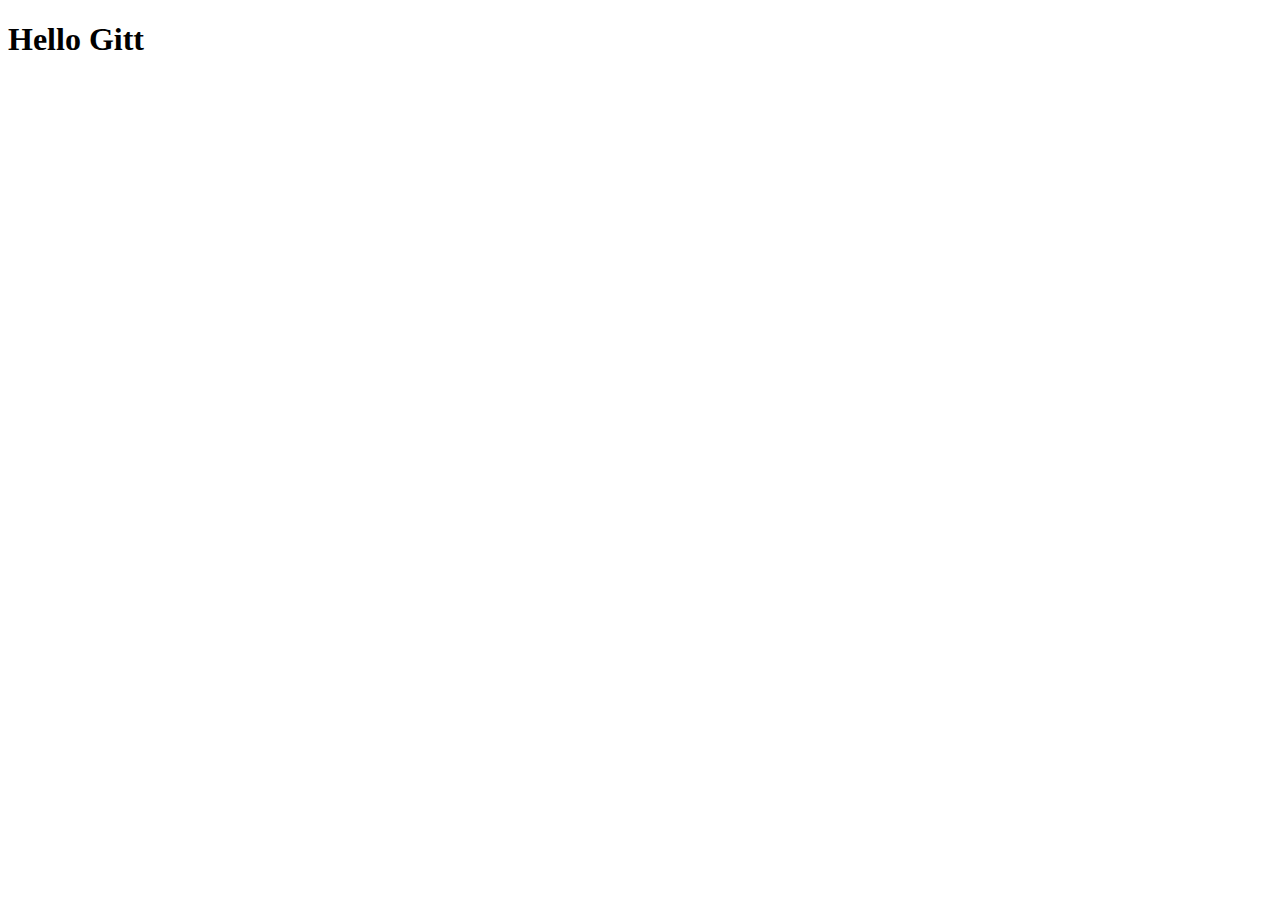
==== index.html @ e32ef595 "Firsct comm" ====
<!DOCTYPE html>
<html lang="en">
<head>
    <meta charset="UTF-8">
    <meta http-equiv="X-UA-Compatible" content="IE=edge">
    <meta name="viewport" content="width=device-width, initial-scale=1.0">
    <title>Document</title>
</head>
<body>
    <h1>Hello Gitt</h1>
    
</body>
</html>
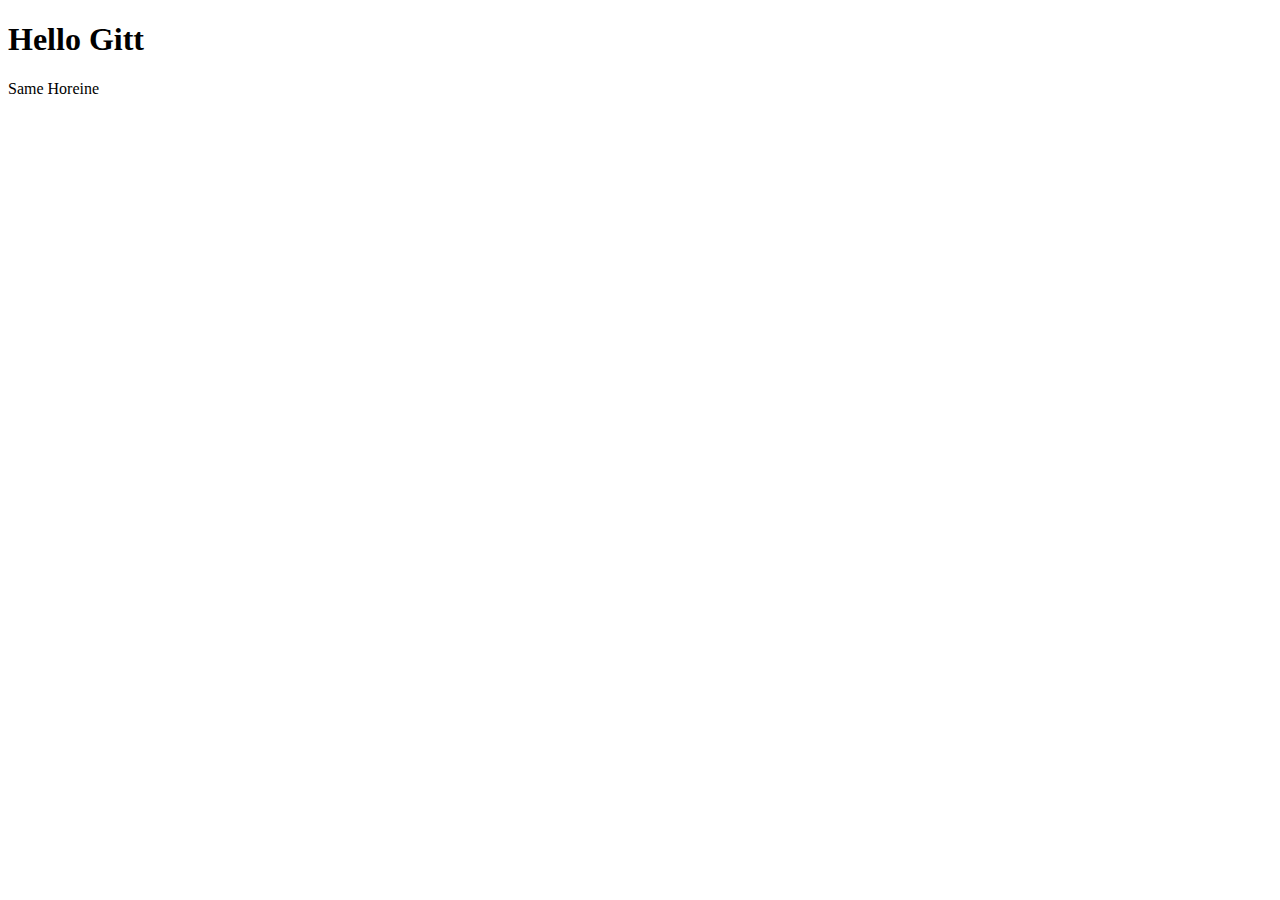
==== commit 523068c8: "Try to vivod iz scripta v body" ====
--- a/index.html
+++ b/index.html
@@ -8,6 +8,12 @@
 </head>
 <body>
     <h1>Hello Gitt</h1>
+    <p> Same Horeine</p>
+    <script>
+        "use strict";
+    let a = 50, b = 40;
+    a += b;
+    alert(a)</script>
     
 </body>
 </html>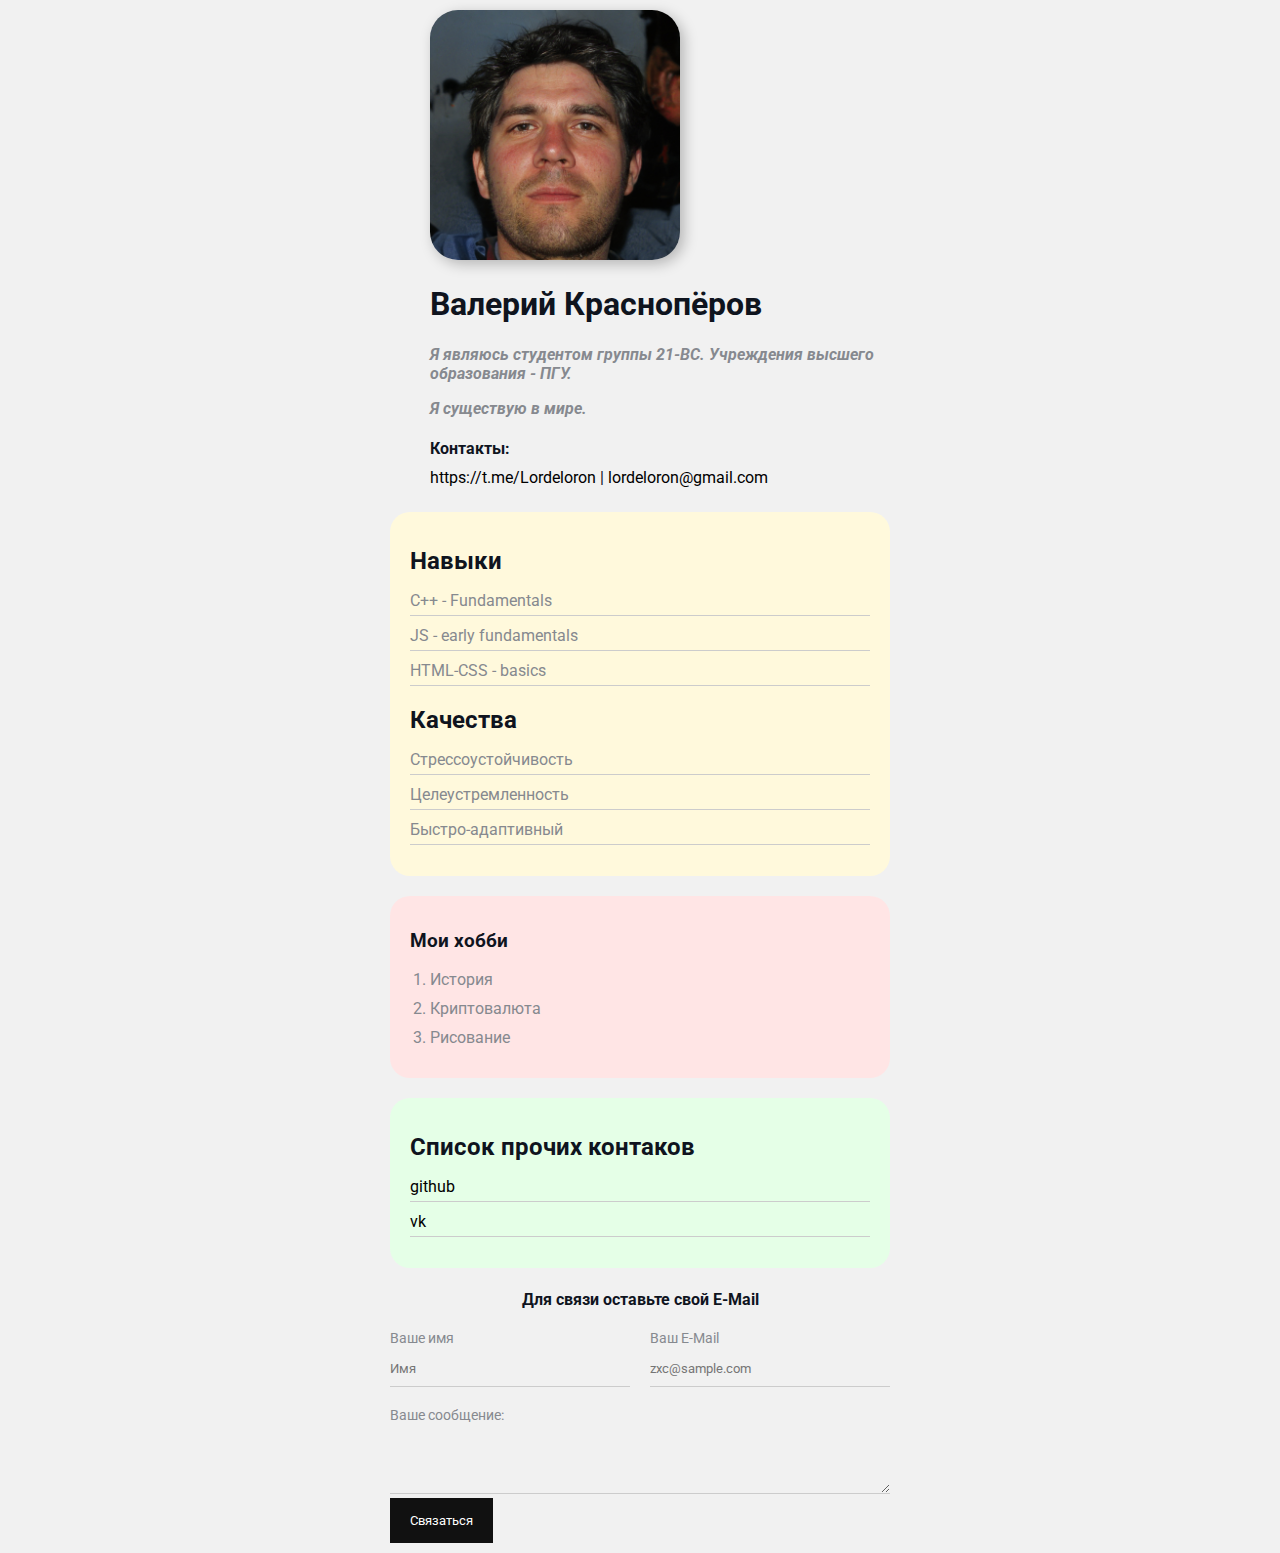
==== commit b05277af: "Make_visit_summary-pseudosite" ====
--- a/index.html
+++ b/index.html
@@ -2,18 +2,97 @@
 <html lang="en">
 <head>
     <meta charset="UTF-8">
-    <meta http-equiv="X-UA-Compatible" content="IE=edge">
-    <meta name="viewport" content="width=device-width, initial-scale=1.0">
-    <title>Document</title>
+    <title>FauR CV</title>
+    <link href="style.css" rel="stylesheet">
 </head>
-<body>
-    <h1>Hello Gitt</h1>
-    <p> Same Horeine</p>
-    <script>
-        "use strict";
-    let a = 50, b = 40;
-    a += b;
-    alert(a)</script>
-    
+<body class="style">   
+
+    <div class="prev">
+     
+        <div class="prev-text">
+    <img src="image/image.jpg" alt="Картинка не найдена" class="avatar">
+    <h1>Валерий Краснопёров</h1>
+    <p>Я являюсь студентом группы 21-ВС. Учреждения высшего образования - ПГУ. </p>
+    <p><i>Я существую в мире.</i></p>
+
+    <h4>Контакты: </h4>
+        <a href="https://t.me/Lordeloron" target="_blank">https://t.me/Lordeloron</a>
+        |
+        <a href="mailto: lordeloron@gmail.com">lordeloron@gmail.com</a>
+    </div>
+    </div>
+            <div class="card bg-yellow">
+                <h2>Навыки</h2>
+                <ul class="link-list">
+                    <li>C++ - Fundamentals</li>
+                    <li>JS - early fundamentals</li>
+                    <li>HTML-CSS - basics</li>
+                </ul>
+                <h2>Качества</h2>
+                <ul class="link-list">
+                    <li>Стрессоустойчивость</li>
+                    <li>Целеустремленность</li>
+                    <li>Быстро-адаптивный</li>
+                </ul>
+            </div>
+
+        
+        <div class="card bg-red"> 
+                <h3>Мои хобби </h3>
+                <ol class="list">
+                    <li>История</li>
+                    <li>Криптовалюта</li>
+                    <li>Рисование</li>
+                </ol>
+        </div> 
+            <div class="card bg-green">
+                <h2>Список прочих контаков</h2>
+                <ul class="link-list">
+                    <li><a href="https://github.com/Lordeloron">github</a>
+                    </li>
+                    <li><a href="https://vk.com/lordeloron">vk</a>
+                    </li>
+                    
+                </ul>
+            </div>
+            <div class="contact">
+            <h4>Для связи оставьте свой E-Mail</h4>
+            <form>
+         <div class="row">
+                <div class="form-group">
+                    <div class="group-name">
+                    <label for="name">Ваше имя</label>
+                </div>
+                    <input type="text" id="name" placeholder="Имя">
+                </div>
+                <div class="form-group">
+                    <label for="email">Ваш E-Mail</label>
+                    <input type="email" id="email" placeholder="zxc@sample.com">
+                </div>
+        </div>
+        <div class="form-group">
+            <label for="text">Ваше сообщение:</label>
+            <textarea id="text" rows="3" cols="40"></textarea>
+        </div>
+                <input class ="button" type="submit" value="Связаться">
+    </form>
+    <div class="position">
+        <div class="box"></div>
+    </div>
+        </div>
+
 </body>
-</html>+</html>
+
+
+
+
+
+
+
+
+
+
+
+
+<!-- тег i(italica) - устарел -->--- a/style.css
+++ b/style.css
@@ -0,0 +1,165 @@
+@import url('https://fonts.googleapis.com/css2?family=Roboto&display=swap');
+
+a {
+    color: black;
+    text-decoration: none;
+}
+a:hover{
+    text-decoration: underline;
+}
+a:active{
+    color: blue;
+}
+a:visited{
+    color: grey;
+}
+
+.style {
+    background-color: #f1f1f1;
+    color: #0f141e;
+    margin: auto;
+    max-width: 500px;
+
+    font-size: 16px;
+    font-weight: normal;
+    font-family: 'Roboto', sans-serif;
+    
+}
+.avatar{
+    width: 250px;
+    border-radius: 28px;
+    box-shadow: 4px 4px 14px rgba(0, 0, 0, 0.25);
+    margin-top: 10px;
+}
+.prev {
+margin-bottom: 25px;
+display: flex;
+
+}
+@media (max-width: 700px){
+    .prev{
+        text-align: center;
+        display: block;
+    }
+
+}
+.prev-text{
+    margin-left: 40px;
+}
+.prev-text h4{
+    margin-bottom: 10px;
+}
+.prev p{
+    color: #86898f; 
+    margin-bottom: 0;
+    font-style: italic;
+    font-weight: bold;
+}
+
+.bg-yellow{
+    background:#fff9dc;
+}
+.bg-red{
+    background: #ffe5e5;
+}
+.bg-green{
+    background: #e5ffe7;
+}
+.card{
+    padding: 15px 20px;
+    margin-bottom: 20px;
+    border-radius: 20px;   
+}
+
+.card h2{
+    margin-bottom: 10px;
+}
+
+.list {
+    padding: 0 20px;
+
+}
+
+.list li{
+    color: #86898f;
+    margin-bottom: 10px;
+
+}
+
+.link-list{
+    list-style: none;
+    padding: 0;   
+}
+.link-list li {
+    margin-bottom: 10px;
+    padding-bottom: 5px;
+    border-bottom: 1px solid #ccc;    
+    color: #86898f;
+}
+
+.contact h4 {
+    text-align: center;
+}
+
+.form-group label{
+    display: block;
+    font-size: 14px;
+    color: #86898f
+}
+.form-group input, .form-group textarea{
+    width: 100%;
+    box-sizing: border-box;
+    border:none;
+    background: transparent;
+    border-bottom: 1px solid #ccc;
+    color: #000;
+    padding: 15px 0 10px;
+    outline: none;
+    font-family: inherit;
+}
+.row{
+    display: flex;
+    margin-bottom: 20px;
+}
+.row > .form-group{
+width: 50%;
+margin-right: 20px;
+
+}
+.row > .form-group:last-child{
+    margin-right: 0;
+}
+.button{
+    color: #fff;
+    padding: 15px 20px;
+    background:#111;
+    border: none;
+    margin-bottom: 10px;
+    font-family: inherit;
+    cursor:pointer;
+}
+.button:hover {
+    opacity: 0.9;
+    color: rgb(103, 187, 141);
+}
+
+/* position */
+/* .position{
+    position: relative;
+    border: 4px solid black;
+    margin-top: 40px;
+    padding: 20px;
+    height: 300px;
+}
+
+.box{
+    position: fixed;
+    top: 0;
+    left: 0px;
+    /* bottom: 150px;
+    left: 0px; */
+ /*   width: 100%;
+    height: 50px;   
+    background: lightcoral;
+
+} */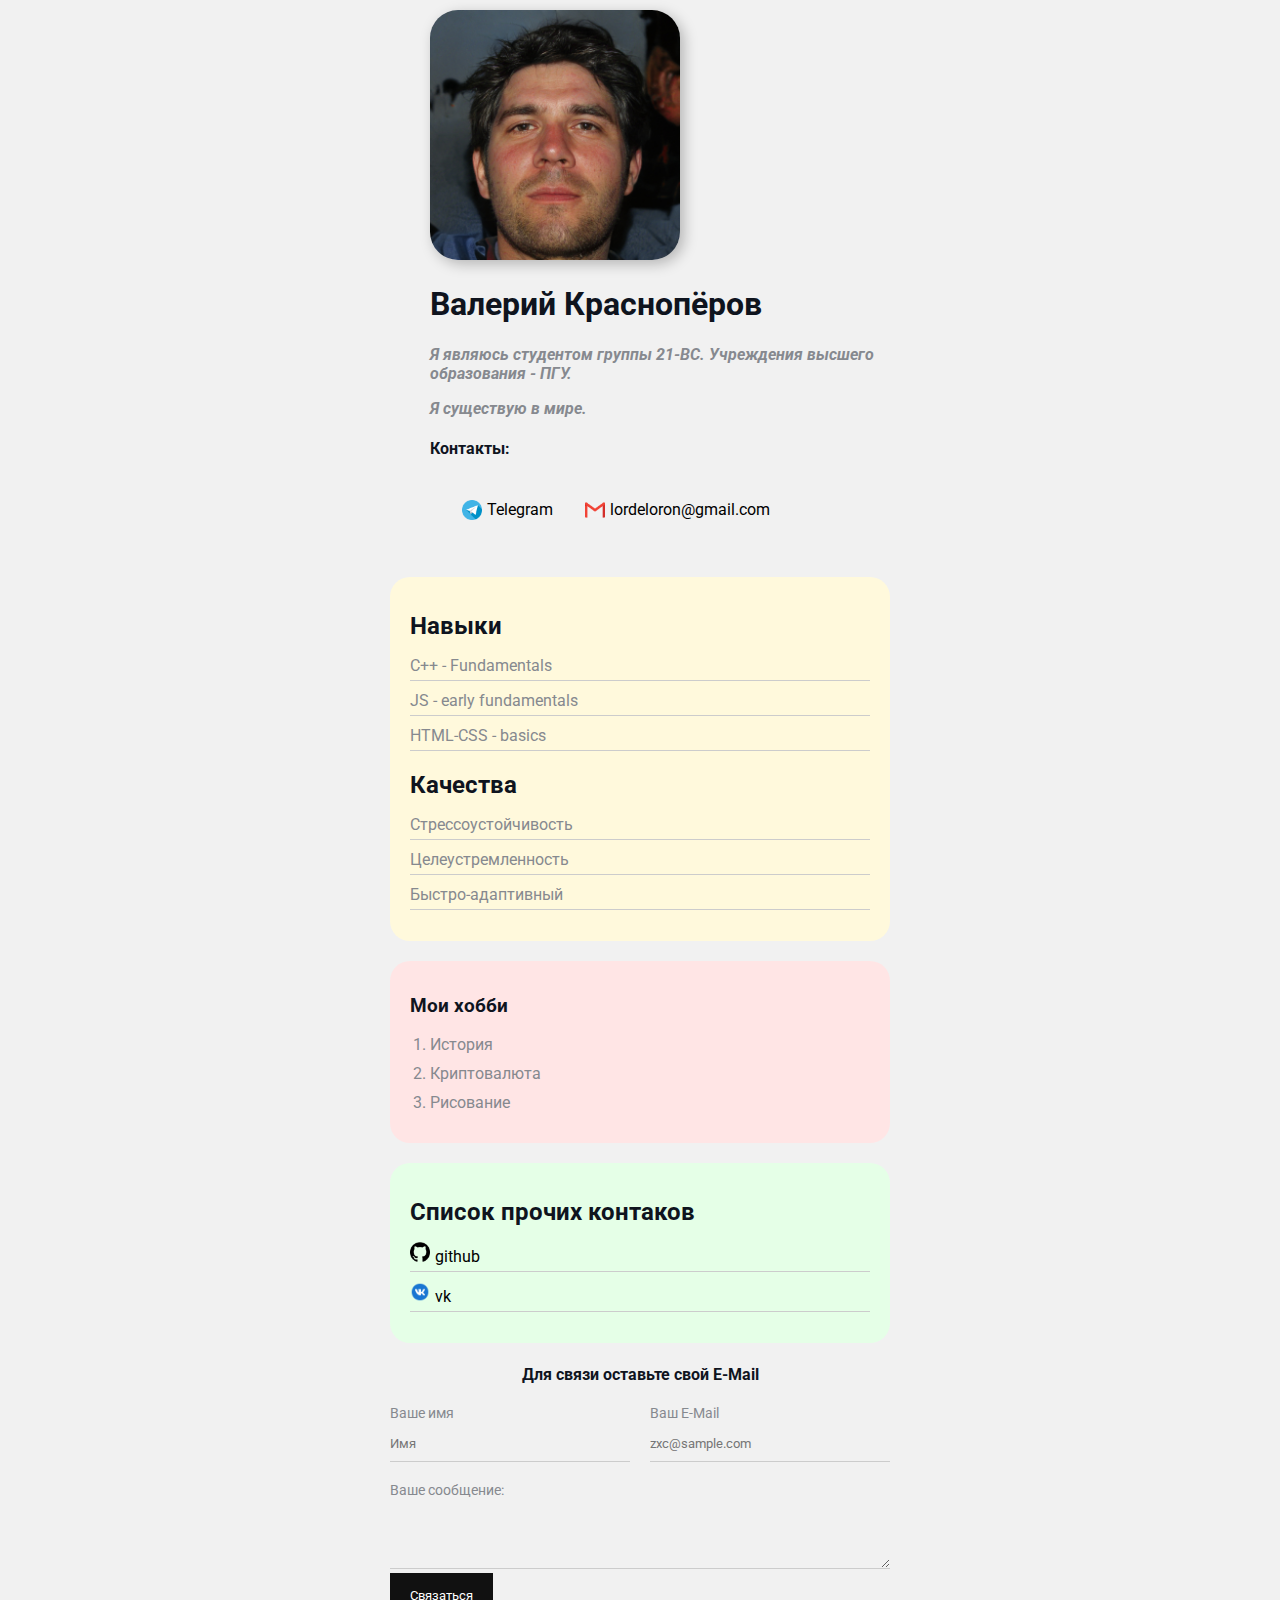
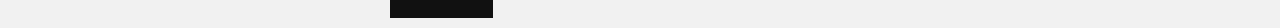
==== commit 285b3ff7: "something ups" ====
--- a/index.html
+++ b/index.html
@@ -16,9 +16,10 @@
     <p><i>Я существую в мире.</i></p>
 
     <h4>Контакты: </h4>
-        <a href="https://t.me/Lordeloron" target="_blank">https://t.me/Lordeloron</a>
-        |
-        <a href="mailto: lordeloron@gmail.com">lordeloron@gmail.com</a>
+    <ul class="contact-links">
+        <li class="contact-more"><img src="image/free-icon-telegram-906377.png" class="contact-icons"><a href="https://t.me/Lordeloron" target="_blank">Telegram</a></li>
+        <li class="contact-more"><img src="image/free-icon-gmail-281769.png" class="contact-icons"><a href="mailto: lordeloron@gmail.com">lordeloron@gmail.com</a></li>
+    </ul>
     </div>
     </div>
             <div class="card bg-yellow">
@@ -48,9 +49,9 @@
             <div class="card bg-green">
                 <h2>Список прочих контаков</h2>
                 <ul class="link-list">
-                    <li><a href="https://github.com/Lordeloron">github</a>
+                    <li><img src="image/github-logo_icon-icons.com_73546.png" class="contact-icons"><a href="https://github.com/Lordeloron">github</a>
                     </li>
-                    <li><a href="https://vk.com/lordeloron">vk</a>
+                    <li><img src="image/icons8-vk-в-круге-96.png" class="contact-icons"><a href="https://vk.com/lordeloron">vk</a>
                     </li>
                     
                 </ul>
--- a/style.css
+++ b/style.css
@@ -143,6 +143,38 @@
     color: rgb(103, 187, 141);
 }
 
+/* .contact-links li, ul{
+    list-style: none;
+    display: flex;
+    padding: 1em;
+    margin: 0
+} */
+.contact-links li:hover{
+    background-color: hsl(55, 45%, 83%);
+    box-shadow: 2px 2px 2px;
+    
+}
+.contact-icons{
+    width: 20px;
+    height: 20px;
+    margin-right: 5px;
+}
+.contact-more{
+    list-style: none;
+    display: flex;
+    padding: 1em;
+    margin: 0
+}
+.contact-links{
+    list-style: none;
+    display: flex;
+    padding: 1em;
+    margin: 0;
+}
+/*li:hover {
+    background-color: hsl(32, 48%, 63%);
+    box-shadow: 2px 2px 2px;
+}*/
 /* position */
 /* .position{
     position: relative;
